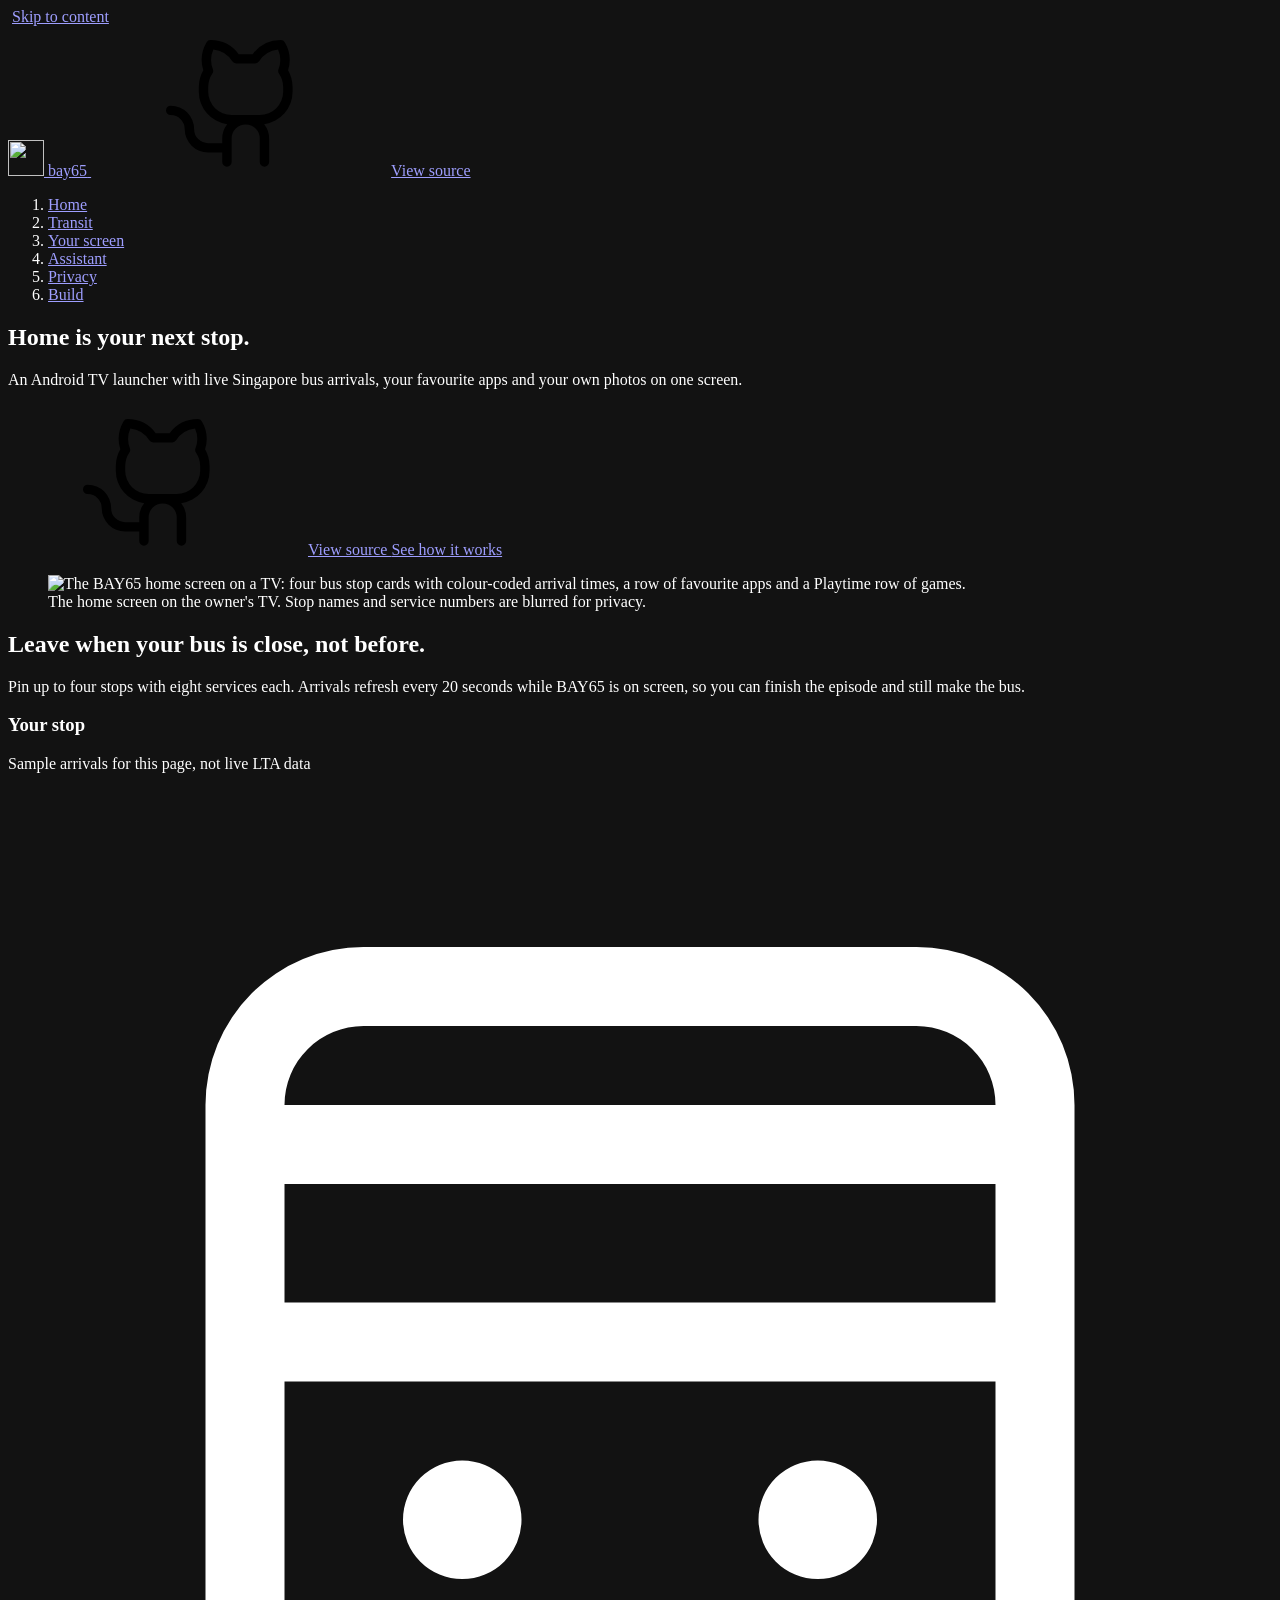
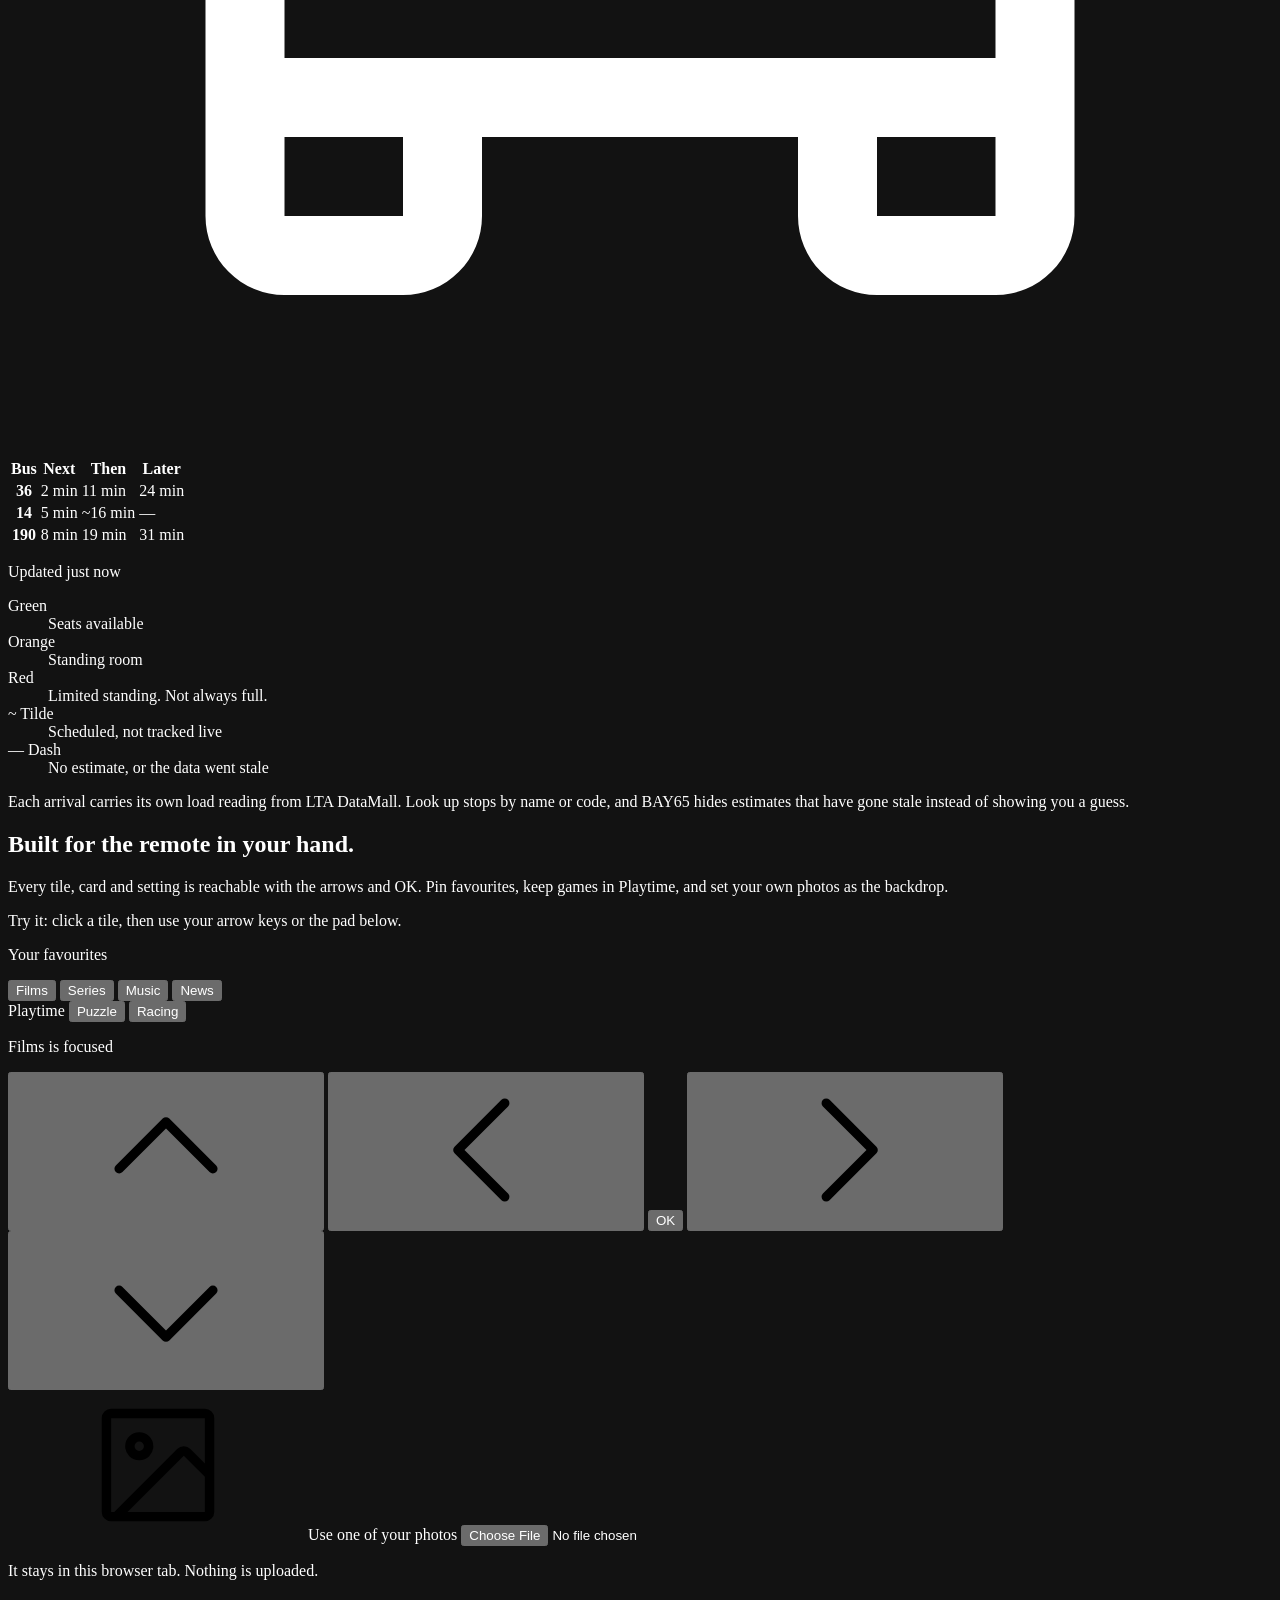
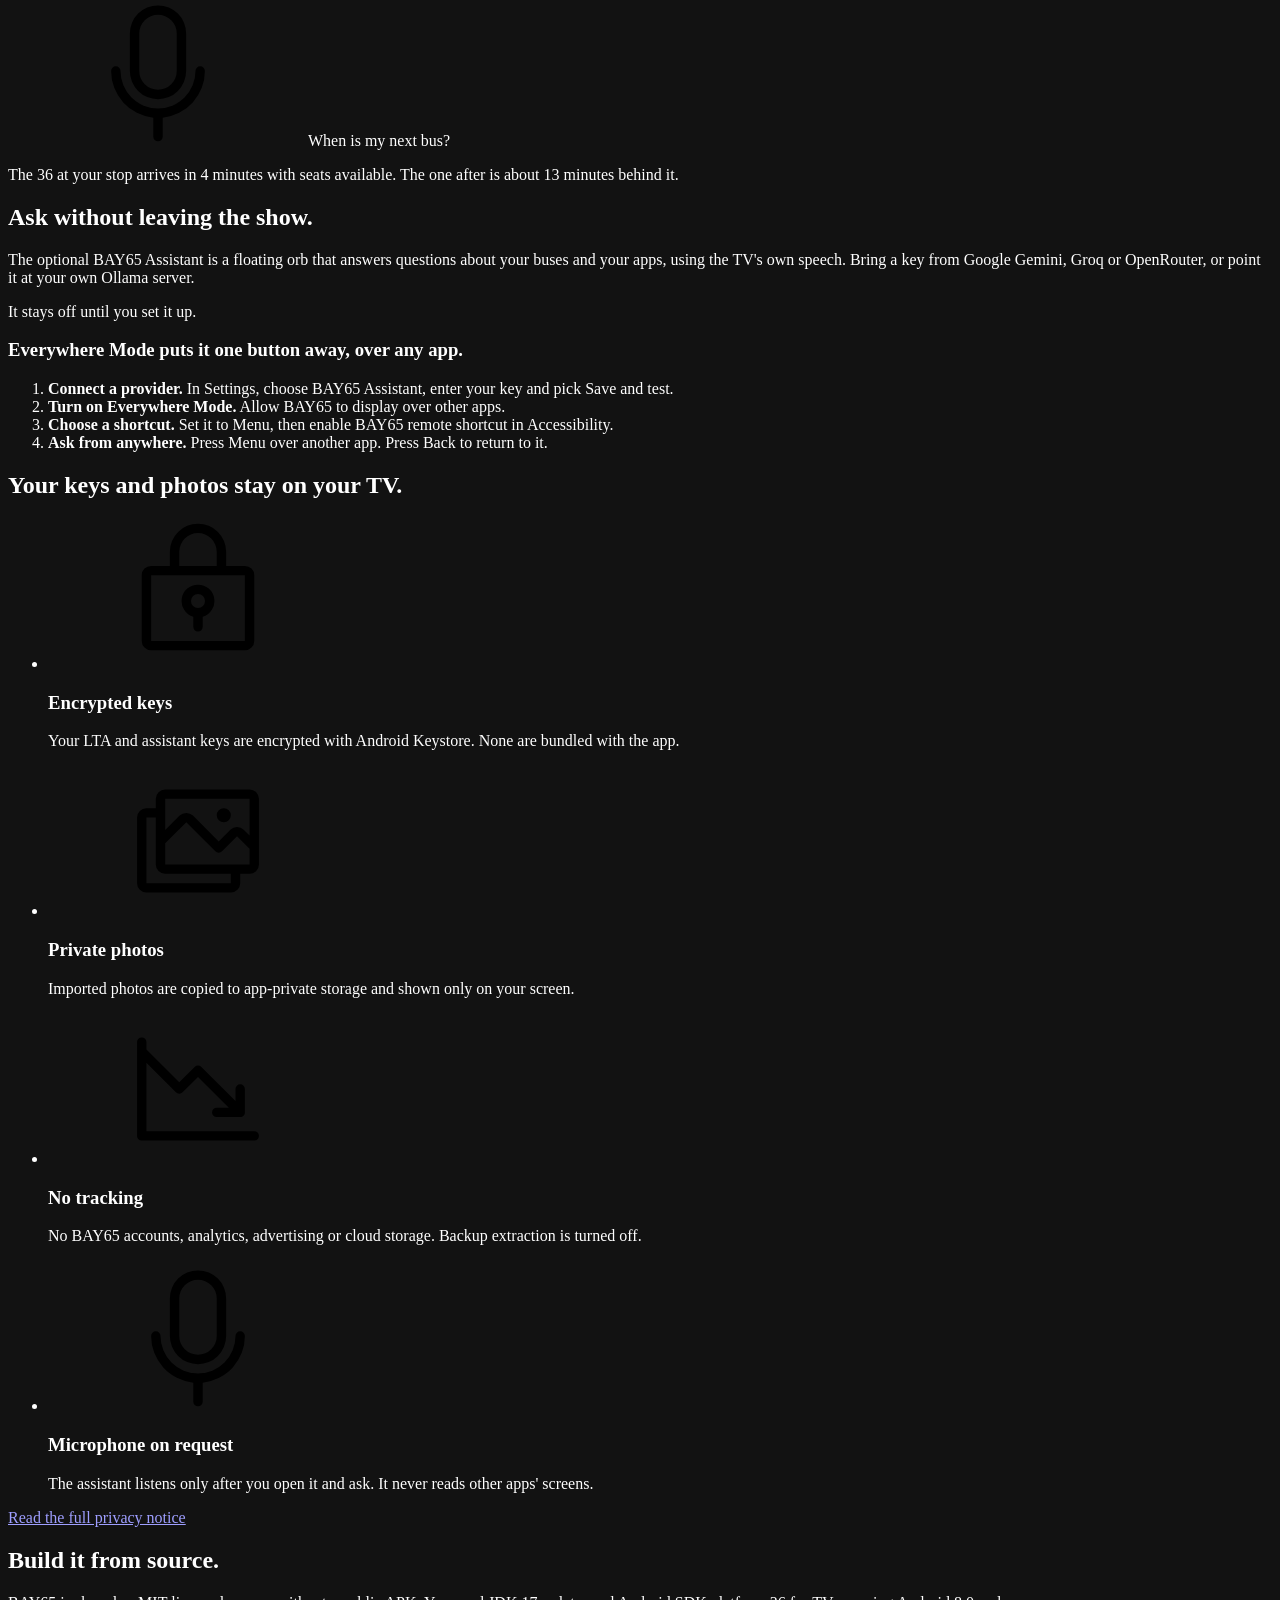
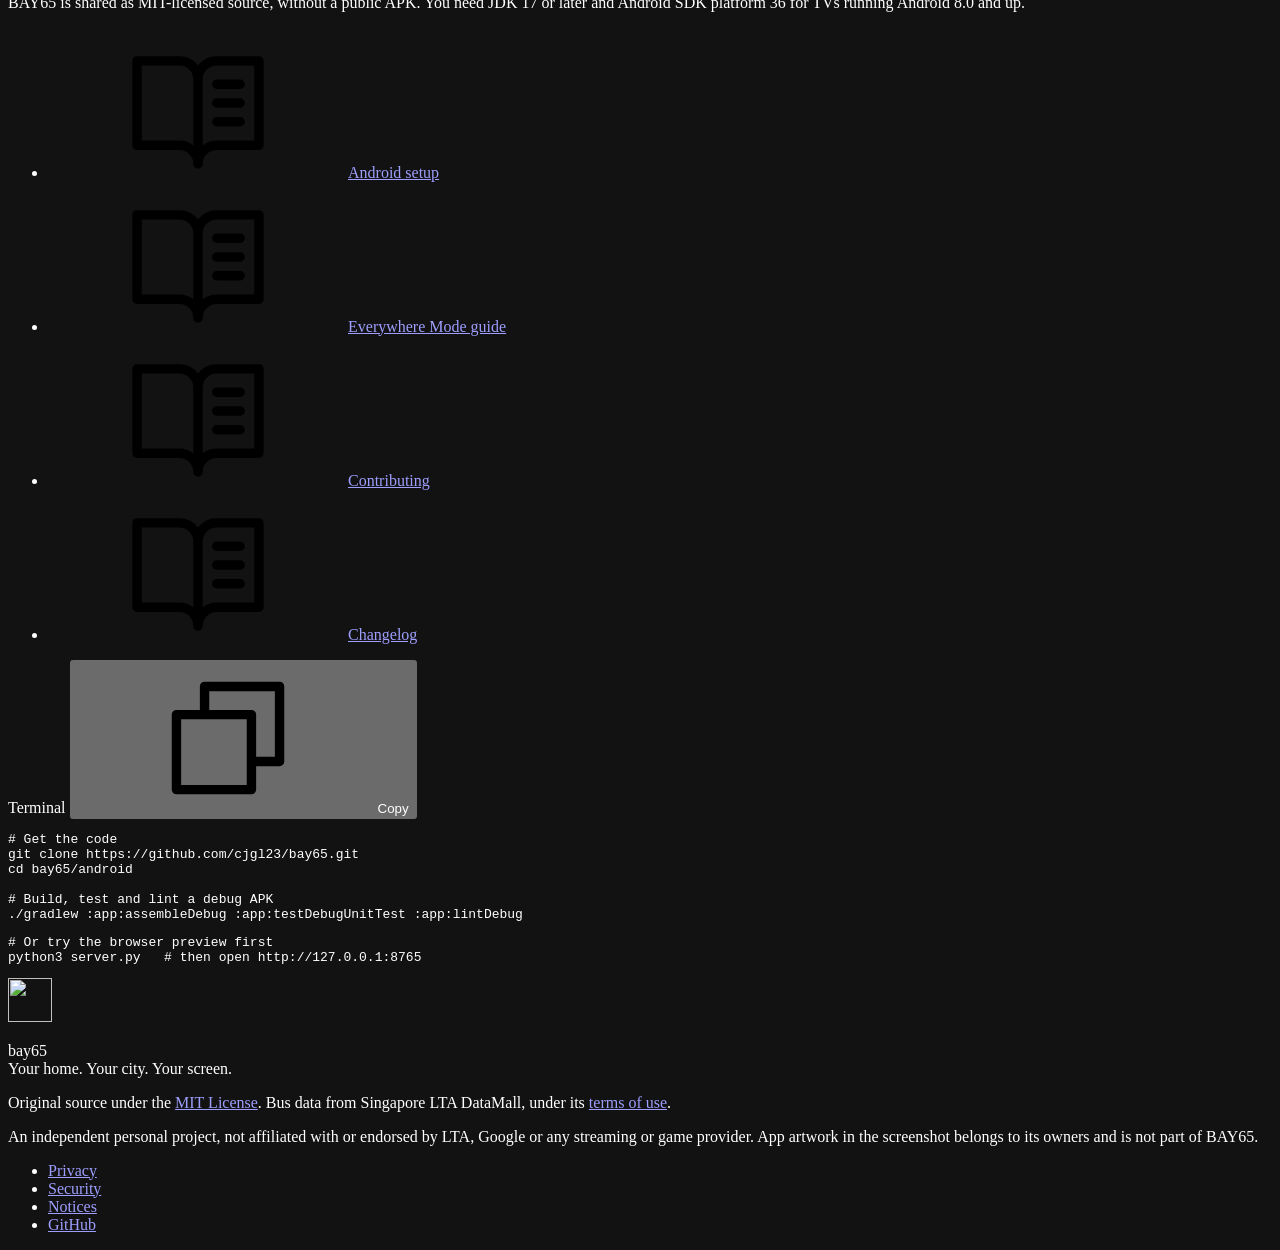
==== website/index.html @ c3a65944 "Add BAY65 landing page and Vercel deployment config Static site in website/ (no build step): hero wi" ====
<!doctype html>
<html lang="en-SG">
<head>
<meta charset="utf-8">
<meta name="viewport" content="width=device-width, initial-scale=1, viewport-fit=cover">
<title>BAY65: Home is your next stop</title>
<meta name="description" content="BAY65 is an open-source Android TV launcher with live Singapore bus arrivals, your favourite apps, your own photos and an optional voice assistant.">
<meta name="theme-color" content="#0C1825">
<meta name="color-scheme" content="dark">
<link rel="icon" href="/assets/logo.svg" type="image/svg+xml">
<link rel="preload" href="/assets/fonts/bricolage-grotesque.woff2" as="font" type="font/woff2" crossorigin>
<link rel="preload" href="/assets/img/home-screen.webp" as="image" type="image/webp" fetchpriority="high">
<link rel="stylesheet" href="/styles.css">
<meta property="og:type" content="website">
<meta property="og:title" content="BAY65: Home is your next stop">
<meta property="og:description" content="An Android TV launcher with live Singapore bus arrivals, your favourite apps and your own photos on one screen.">
<meta property="og:image" content="/assets/img/og.png">
<meta name="twitter:card" content="summary_large_image">
<script src="/main.js" defer></script>
</head>
<body>
<svg width="0" height="0" class="sprite" aria-hidden="true">
  <symbol id="i-github" viewBox="0 0 256 256"><path d="M208.31,75.68A59.78,59.78,0,0,0,202.93,28,8,8,0,0,0,196,24a59.75,59.75,0,0,0-48,24H124A59.75,59.75,0,0,0,76,24a8,8,0,0,0-6.93,4,59.78,59.78,0,0,0-5.38,47.68A58.14,58.14,0,0,0,56,104v8a56.06,56.06,0,0,0,48.44,55.47A39.8,39.8,0,0,0,96,192v8H72a24,24,0,0,1-24-24A40,40,0,0,0,8,136a8,8,0,0,0,0,16,24,24,0,0,1,24,24,40,40,0,0,0,40,40H96v16a8,8,0,0,0,16,0V192a24,24,0,0,1,48,0v40a8,8,0,0,0,16,0V192a39.8,39.8,0,0,0-8.44-24.53A56.06,56.06,0,0,0,216,112v-8A58.14,58.14,0,0,0,208.31,75.68ZM200,112a40,40,0,0,1-40,40H112a40,40,0,0,1-40-40v-8a41.74,41.74,0,0,1,6.9-22.48A8,8,0,0,0,80,73.83a43.81,43.81,0,0,1,.79-33.58,43.88,43.88,0,0,1,32.32,20.06A8,8,0,0,0,119.82,64h32.35a8,8,0,0,0,6.74-3.69,43.87,43.87,0,0,1,32.32-20.06A43.81,43.81,0,0,1,192,73.83a8.09,8.09,0,0,0,1,7.65A41.72,41.72,0,0,1,200,104Z"/></symbol>
  <symbol id="i-arrow" viewBox="0 0 256 256"><path d="M200,64V168a8,8,0,0,1-16,0V83.31L69.66,197.66a8,8,0,0,1-11.32-11.32L172.69,72H88a8,8,0,0,1,0-16H192A8,8,0,0,1,200,64Z"/></symbol>
  <symbol id="i-copy" viewBox="0 0 256 256"><path d="M216,32H88a8,8,0,0,0-8,8V80H40a8,8,0,0,0-8,8V216a8,8,0,0,0,8,8H168a8,8,0,0,0,8-8V176h40a8,8,0,0,0,8-8V40A8,8,0,0,0,216,32ZM160,208H48V96H160Zm48-48H176V88a8,8,0,0,0-8-8H96V48H208Z"/></symbol>
  <symbol id="i-check" viewBox="0 0 256 256"><path d="M229.66,77.66l-128,128a8,8,0,0,1-11.32,0l-56-56a8,8,0,0,1,11.32-11.32L96,188.69,218.34,66.34a8,8,0,0,1,11.32,11.32Z"/></symbol>
  <symbol id="i-up" viewBox="0 0 256 256"><path d="M213.66,165.66a8,8,0,0,1-11.32,0L128,91.31,53.66,165.66a8,8,0,0,1-11.32-11.32l80-80a8,8,0,0,1,11.32,0l80,80A8,8,0,0,1,213.66,165.66Z"/></symbol>
  <symbol id="i-down" viewBox="0 0 256 256"><path d="M213.66,101.66l-80,80a8,8,0,0,1-11.32,0l-80-80A8,8,0,0,1,53.66,90.34L128,164.69l74.34-74.35a8,8,0,0,1,11.32,11.32Z"/></symbol>
  <symbol id="i-left" viewBox="0 0 256 256"><path d="M165.66,202.34a8,8,0,0,1-11.32,11.32l-80-80a8,8,0,0,1,0-11.32l80-80a8,8,0,0,1,11.32,11.32L91.31,128Z"/></symbol>
  <symbol id="i-right" viewBox="0 0 256 256"><path d="M181.66,133.66l-80,80a8,8,0,0,1-11.32-11.32L164.69,128,90.34,53.66a8,8,0,0,1,11.32-11.32l80,80A8,8,0,0,1,181.66,133.66Z"/></symbol>
  <symbol id="i-image" viewBox="0 0 256 256"><path d="M208,32H48A16,16,0,0,0,32,48V208a16,16,0,0,0,16,16H208a16,16,0,0,0,16-16V48A16,16,0,0,0,208,32ZM48,48H208v77.38l-24.69-24.7a16,16,0,0,0-22.62,0L53.37,208H48ZM208,208H76l96-96,36,36v60ZM96,120A24,24,0,1,0,72,96,24,24,0,0,0,96,120Zm0-32a8,8,0,1,1-8,8A8,8,0,0,1,96,88Z"/></symbol>
  <symbol id="i-lock" viewBox="0 0 256 256"><path d="M128,112a28,28,0,0,0-8,54.83V184a8,8,0,0,0,16,0V166.83A28,28,0,0,0,128,112Zm0,40a12,12,0,1,1,12-12A12,12,0,0,1,128,152Zm80-72H176V56a48,48,0,0,0-96,0V80H48A16,16,0,0,0,32,96V208a16,16,0,0,0,16,16H208a16,16,0,0,0,16-16V96A16,16,0,0,0,208,80ZM96,56a32,32,0,0,1,64,0V80H96ZM208,208H48V96H208V208Z"/></symbol>
  <symbol id="i-images" viewBox="0 0 256 256"><path d="M216,40H72A16,16,0,0,0,56,56V72H40A16,16,0,0,0,24,88V200a16,16,0,0,0,16,16H184a16,16,0,0,0,16-16V184h16a16,16,0,0,0,16-16V56A16,16,0,0,0,216,40ZM72,56H216v62.75l-10.07-10.06a16,16,0,0,0-22.63,0l-20,20-44-44a16,16,0,0,0-22.62,0L72,109.37ZM184,200H40V88H56v80a16,16,0,0,0,16,16H184Zm32-32H72V132l36-36,49.66,49.66a8,8,0,0,0,11.31,0L194.63,120,216,141.38V168ZM160,84a12,12,0,1,1,12,12A12,12,0,0,1,160,84Z"/></symbol>
  <symbol id="i-chart" viewBox="0 0 256 256"><path d="M232,208a8,8,0,0,1-8,8H32a8,8,0,0,1-8-8V48a8,8,0,0,1,16,0V60.69l56,56,26.34-26.35a8,8,0,0,1,11.32,0L192,148.69V128a8,8,0,0,1,16,0v40a7,7,0,0,1,0,.8c0,.11,0,.21-.05.32s0,.3-.07.46a2.83,2.83,0,0,1-.09.37c0,.13-.06.26-.1.39s-.08.23-.12.35l-.14.39-.15.31c-.06.13-.12.27-.19.4s-.11.18-.16.28l-.24.39-.21.28-.26.35c-.11.14-.24.27-.36.4l-.16.18-.17.15a4.83,4.83,0,0,1-.42.37,3.92,3.92,0,0,1-.32.25l-.3.22-.38.23a2.91,2.91,0,0,1-.3.17l-.37.19-.34.15-.36.13a2.84,2.84,0,0,1-.38.13l-.36.1c-.14,0-.26.07-.4.09l-.42.07-.35.05a7,7,0,0,1-.79,0H160a8,8,0,0,1,0-16h20.69L128,107.31l-26.34,26.35a8,8,0,0,1-11.32,0L40,83.31V200H224A8,8,0,0,1,232,208Z"/></symbol>
  <symbol id="i-mic" viewBox="0 0 256 256"><path d="M128,176a48.05,48.05,0,0,0,48-48V64a48,48,0,0,0-96,0v64A48.05,48.05,0,0,0,128,176ZM96,64a32,32,0,0,1,64,0v64a32,32,0,0,1-64,0Zm40,143.6V240a8,8,0,0,1-16,0V207.6A80.11,80.11,0,0,1,48,128a8,8,0,0,1,16,0,64,64,0,0,0,128,0,8,8,0,0,1,16,0A80.11,80.11,0,0,1,136,207.6Z"/></symbol>
  <symbol id="i-book" viewBox="0 0 256 256"><path d="M232,48H160a40,40,0,0,0-32,16A40,40,0,0,0,96,48H24a8,8,0,0,0-8,8V200a8,8,0,0,0,8,8H96a24,24,0,0,1,24,24,8,8,0,0,0,16,0,24,24,0,0,1,24-24h72a8,8,0,0,0,8-8V56A8,8,0,0,0,232,48ZM96,192H32V64H96a24,24,0,0,1,24,24V200A39.81,39.81,0,0,0,96,192Zm128,0H160a39.81,39.81,0,0,0-24,8V88a24,24,0,0,1,24-24h64ZM160,88h40a8,8,0,0,1,0,16H160a8,8,0,0,1,0-16Zm48,40a8,8,0,0,1-8,8H160a8,8,0,0,1,0-16h40A8,8,0,0,1,208,128Zm0,32a8,8,0,0,1-8,8H160a8,8,0,0,1,0-16h40A8,8,0,0,1,208,160Z"/></symbol>
</svg>

<a class="skip" href="#main">Skip to content</a>

<header class="masthead">
  <a class="brand" href="#top" aria-label="BAY65 home">
    <img src="/assets/logo.svg" width="36" height="36" alt="">
    <span class="wordmark">bay<span>65</span></span>
  </a>
  <a class="button button--ghost" href="https://github.com/cjgl23/bay65">
    <svg class="icon" aria-hidden="true"><use href="#i-github"/></svg>View source
  </a>
</header>

<nav class="route" aria-label="Sections">
  <ol>
    <li><a href="#top" data-stop="top">Home</a></li>
    <li><a href="#transit" data-stop="transit">Transit</a></li>
    <li><a href="#screen" data-stop="screen">Your screen</a></li>
    <li><a href="#assistant" data-stop="assistant">Assistant</a></li>
    <li><a href="#privacy" data-stop="privacy">Privacy</a></li>
    <li><a href="#build" data-stop="build">Build</a></li>
  </ol>
</nav>

<main id="main">

  <section class="hero" id="top" data-section>
    <div class="hero__copy">
      <h1>Home is your next&nbsp;stop.</h1>
      <p class="lede">An Android TV launcher with live Singapore bus arrivals, your favourite apps and your own photos on one screen.</p>
      <div class="actions">
        <a class="button" href="https://github.com/cjgl23/bay65">
          <svg class="icon" aria-hidden="true"><use href="#i-github"/></svg>View source
        </a>
        <a class="button button--ghost" href="#transit">See how it works</a>
      </div>
    </div>
    <figure class="tv">
      <div class="tv__screen">
        <img src="/assets/img/home-screen.webp"
             srcset="/assets/img/home-screen-1000.webp 1000w, /assets/img/home-screen.webp 1672w"
             sizes="(min-width: 1100px) 78vw, 100vw"
             width="1672" height="941" fetchpriority="high"
             alt="The BAY65 home screen on a TV: four bus stop cards with colour-coded arrival times, a row of favourite apps and a Playtime row of games.">
      </div>
      <figcaption>The home screen on the owner's TV. Stop names and service numbers are blurred for privacy.</figcaption>
    </figure>
  </section>

  <section class="transit" id="transit" data-section aria-labelledby="transit-title">
    <div class="transit__intro">
      <h2 id="transit-title">Leave when your bus is close, not&nbsp;before.</h2>
      <p>Pin up to four stops with eight services each. Arrivals refresh every 20&nbsp;seconds while BAY65 is on screen, so you can finish the episode and still make the bus.</p>
    </div>

    <div class="transit__board">
      <article class="stop" aria-labelledby="stop-name">
        <header class="stop__head">
          <div>
            <h3 id="stop-name">Your stop</h3>
            <p class="stop__meta">Sample arrivals for this page, not live LTA data</p>
          </div>
          <svg class="icon icon--bus" aria-hidden="true" viewBox="0 0 256 256"><path fill="currentColor" d="M184,32H72A32,32,0,0,0,40,64V208a16,16,0,0,0,16,16H80a16,16,0,0,0,16-16V192h64v16a16,16,0,0,0,16,16h24a16,16,0,0,0,16-16V64A32,32,0,0,0,184,32ZM56,176V120H200v56Zm0-96H200v24H56ZM72,48H184a16,16,0,0,1,16,16H56A16,16,0,0,1,72,48Zm8,160H56V192H80Zm96,0V192h24v16Zm-72-60a12,12,0,1,1-12-12A12,12,0,0,1,104,148Zm72,0a12,12,0,1,1-12-12A12,12,0,0,1,176,148Z"/></svg>
        </header>
        <table class="stop__table">
          <thead><tr><th scope="col">Bus</th><th scope="col">Next</th><th scope="col">Then</th><th scope="col">Later</th></tr></thead>
          <tbody id="arrivals">
            <tr><th scope="row">36</th><td class="seats">2 min</td><td class="seats">11 min</td><td class="standing">24 min</td></tr>
            <tr><th scope="row">14</th><td class="standing">5 min</td><td class="seats">~16 min</td><td class="none">&mdash;</td></tr>
            <tr><th scope="row">190</th><td class="limited">8 min</td><td class="seats">19 min</td><td class="seats">31 min</td></tr>
          </tbody>
        </table>
        <p class="stop__foot" aria-live="polite"><span id="updated">Updated just now</span></p>
      </article>

      <dl class="legend">
        <div><dt class="seats">Green</dt><dd>Seats available</dd></div>
        <div><dt class="standing">Orange</dt><dd>Standing room</dd></div>
        <div><dt class="limited">Red</dt><dd>Limited standing. Not always full.</dd></div>
        <div><dt><span class="glyph">~</span> Tilde</dt><dd>Scheduled, not tracked live</dd></div>
        <div><dt><span class="glyph">&mdash;</span> Dash</dt><dd>No estimate, or the data went stale</dd></div>
      </dl>
    </div>

    <p class="transit__note">Each arrival carries its own load reading from LTA DataMall. Look up stops by name or code, and BAY65 hides estimates that have gone stale instead of showing you a guess.</p>
  </section>

  <section class="screen" id="screen" data-section aria-labelledby="screen-title">
    <div class="screen__copy">
      <h2 id="screen-title">Built for the remote in your&nbsp;hand.</h2>
      <p>Every tile, card and setting is reachable with the arrows and OK. Pin favourites, keep games in Playtime, and set your own photos as the backdrop.</p>
      <p class="hint" id="pad-hint">Try it: click a tile, then use your arrow keys or the pad below.</p>
    </div>

    <div class="launcher" id="launcher" aria-describedby="pad-hint">
      <div class="launcher__photo" id="launcher-photo" aria-hidden="true"></div>
      <div class="launcher__body">
        <p class="launcher__row-title" id="fav-title">Your favourites</p>
        <div class="tiles" role="grid" aria-labelledby="fav-title" data-cols="4">
          <div role="row" class="tiles__row">
            <button role="gridcell" class="tile" data-r="0" data-c="0" tabindex="0">Films</button>
            <button role="gridcell" class="tile" data-r="0" data-c="1" tabindex="-1">Series</button>
            <button role="gridcell" class="tile" data-r="0" data-c="2" tabindex="-1">Music</button>
            <button role="gridcell" class="tile" data-r="0" data-c="3" tabindex="-1">News</button>
          </div>
          <div role="row" class="tiles__row tiles__row--play">
            <span class="launcher__row-title launcher__row-title--inline">Playtime</span>
            <button role="gridcell" class="tile tile--game" data-r="1" data-c="0" tabindex="-1">Puzzle</button>
            <button role="gridcell" class="tile tile--game" data-r="1" data-c="1" tabindex="-1">Racing</button>
          </div>
        </div>
        <p class="launcher__status" id="launcher-status" aria-live="polite">Films is focused</p>
      </div>
    </div>

    <div class="screen__controls">
      <div class="pad" role="group" aria-label="Remote control">
        <button class="pad__btn pad__up" data-dir="up" aria-label="Up"><svg class="icon" aria-hidden="true"><use href="#i-up"/></svg></button>
        <button class="pad__btn pad__left" data-dir="left" aria-label="Left"><svg class="icon" aria-hidden="true"><use href="#i-left"/></svg></button>
        <button class="pad__btn pad__ok" data-dir="ok">OK</button>
        <button class="pad__btn pad__right" data-dir="right" aria-label="Right"><svg class="icon" aria-hidden="true"><use href="#i-right"/></svg></button>
        <button class="pad__btn pad__down" data-dir="down" aria-label="Down"><svg class="icon" aria-hidden="true"><use href="#i-down"/></svg></button>
      </div>
      <div class="photo-pick">
        <label class="button button--ghost" for="photo-input">
          <svg class="icon" aria-hidden="true"><use href="#i-image"/></svg>Use one of your photos
        </label>
        <input type="file" id="photo-input" accept="image/*" class="visually-hidden">
        <p class="photo-pick__help" id="photo-help">It stays in this browser tab. Nothing is uploaded.</p>
      </div>
    </div>
  </section>

  <section class="assistant" id="assistant" data-section aria-labelledby="assistant-title">
    <div class="assistant__stage">
      <div class="orb" aria-hidden="true"><span></span></div>
      <div class="exchange" aria-label="Example exchange">
        <p class="exchange__q"><svg class="icon" aria-hidden="true"><use href="#i-mic"/></svg>When is my next bus?</p>
        <p class="exchange__a">The 36 at your stop arrives in 4 minutes with seats available. The one after is about 13 minutes behind it.</p>
      </div>
    </div>
    <div class="assistant__copy">
      <h2 id="assistant-title">Ask without leaving the&nbsp;show.</h2>
      <p>The optional BAY65 Assistant is a floating orb that answers questions about your buses and your apps, using the TV's own speech. Bring a key from Google Gemini, Groq or OpenRouter, or point it at your own Ollama server.</p>
      <p>It stays off until you set it up.</p>
    </div>

    <div class="everywhere">
      <h3>Everywhere Mode puts it one button away, over any&nbsp;app.</h3>
      <ol class="steps">
        <li><strong>Connect a provider.</strong> In Settings, choose BAY65 Assistant, enter your key and pick Save and test.</li>
        <li><strong>Turn on Everywhere Mode.</strong> Allow BAY65 to display over other apps.</li>
        <li><strong>Choose a shortcut.</strong> Set it to Menu, then enable BAY65 remote shortcut in Accessibility.</li>
        <li><strong>Ask from anywhere.</strong> Press Menu over another app. Press Back to return to it.</li>
      </ol>
    </div>
  </section>

  <section class="privacy" id="privacy" data-section aria-labelledby="privacy-title">
    <h2 id="privacy-title">Your keys and photos stay on your&nbsp;TV.</h2>
    <ul class="facts">
      <li>
        <svg class="icon" aria-hidden="true"><use href="#i-lock"/></svg>
        <div><h3>Encrypted keys</h3><p>Your LTA and assistant keys are encrypted with Android Keystore. None are bundled with the app.</p></div>
      </li>
      <li>
        <svg class="icon" aria-hidden="true"><use href="#i-images"/></svg>
        <div><h3>Private photos</h3><p>Imported photos are copied to app-private storage and shown only on your screen.</p></div>
      </li>
      <li>
        <svg class="icon" aria-hidden="true"><use href="#i-chart"/></svg>
        <div><h3>No tracking</h3><p>No BAY65 accounts, analytics, advertising or cloud storage. Backup extraction is turned off.</p></div>
      </li>
      <li>
        <svg class="icon" aria-hidden="true"><use href="#i-mic"/></svg>
        <div><h3>Microphone on request</h3><p>The assistant listens only after you open it and ask. It never reads other apps' screens.</p></div>
      </li>
    </ul>
    <p class="privacy__more"><a href="https://github.com/cjgl23/bay65/blob/main/PRIVACY.md">Read the full privacy notice</a></p>
  </section>

  <section class="build" id="build" data-section aria-labelledby="build-title">
    <div class="build__copy">
      <h2 id="build-title">Build it from&nbsp;source.</h2>
      <p>BAY65 is shared as MIT-licensed source, without a public APK. You need JDK&nbsp;17 or later and Android SDK platform&nbsp;36 for TVs running Android&nbsp;8.0 and up.</p>
      <ul class="doclinks">
        <li><a href="https://github.com/cjgl23/bay65/blob/main/android/README.md"><svg class="icon" aria-hidden="true"><use href="#i-book"/></svg>Android setup</a></li>
        <li><a href="https://github.com/cjgl23/bay65/blob/main/android/EVERYWHERE.md"><svg class="icon" aria-hidden="true"><use href="#i-book"/></svg>Everywhere Mode guide</a></li>
        <li><a href="https://github.com/cjgl23/bay65/blob/main/CONTRIBUTING.md"><svg class="icon" aria-hidden="true"><use href="#i-book"/></svg>Contributing</a></li>
        <li><a href="https://github.com/cjgl23/bay65/blob/main/CHANGELOG.md"><svg class="icon" aria-hidden="true"><use href="#i-book"/></svg>Changelog</a></li>
      </ul>
    </div>
    <div class="terminal">
      <div class="terminal__bar">
        <span>Terminal</span>
        <button class="copy" type="button" data-copy="build-cmds"><svg class="icon" aria-hidden="true"><use href="#i-copy"/></svg><span>Copy</span></button>
      </div>
<pre id="build-cmds"><code><span class="c"># Get the code</span>
git clone https://github.com/cjgl23/bay65.git
cd bay65/android

<span class="c"># Build, test and lint a debug APK</span>
./gradlew :app:assembleDebug :app:testDebugUnitTest :app:lintDebug</code></pre>
      <div class="terminal__alt">
<pre><code><span class="c"># Or try the browser preview first</span>
python3 server.py   <span class="c"># then open http://127.0.0.1:8765</span></code></pre>
      </div>
    </div>
  </section>

</main>

<footer class="footer">
  <div class="footer__brand">
    <img src="/assets/logo.svg" width="44" height="44" alt="">
    <p><span class="wordmark">bay<span>65</span></span><br>Your home. Your city. Your screen.</p>
  </div>
  <div class="footer__legal">
    <p>Original source under the <a href="https://github.com/cjgl23/bay65/blob/main/LICENSE">MIT License</a>. Bus data from Singapore LTA DataMall, under its <a href="https://github.com/cjgl23/bay65/blob/main/DATA-ATTRIBUTION.md">terms of use</a>.</p>
    <p>An independent personal project, not affiliated with or endorsed by LTA, Google or any streaming or game provider. App artwork in the screenshot belongs to its owners and is not part of BAY65.</p>
  </div>
  <ul class="footer__links">
    <li><a href="https://github.com/cjgl23/bay65/blob/main/PRIVACY.md">Privacy</a></li>
    <li><a href="https://github.com/cjgl23/bay65/blob/main/SECURITY.md">Security</a></li>
    <li><a href="https://github.com/cjgl23/bay65/blob/main/THIRD-PARTY-NOTICES.md">Notices</a></li>
    <li><a href="https://github.com/cjgl23/bay65">GitHub</a></li>
  </ul>
</footer>
</body>
</html>
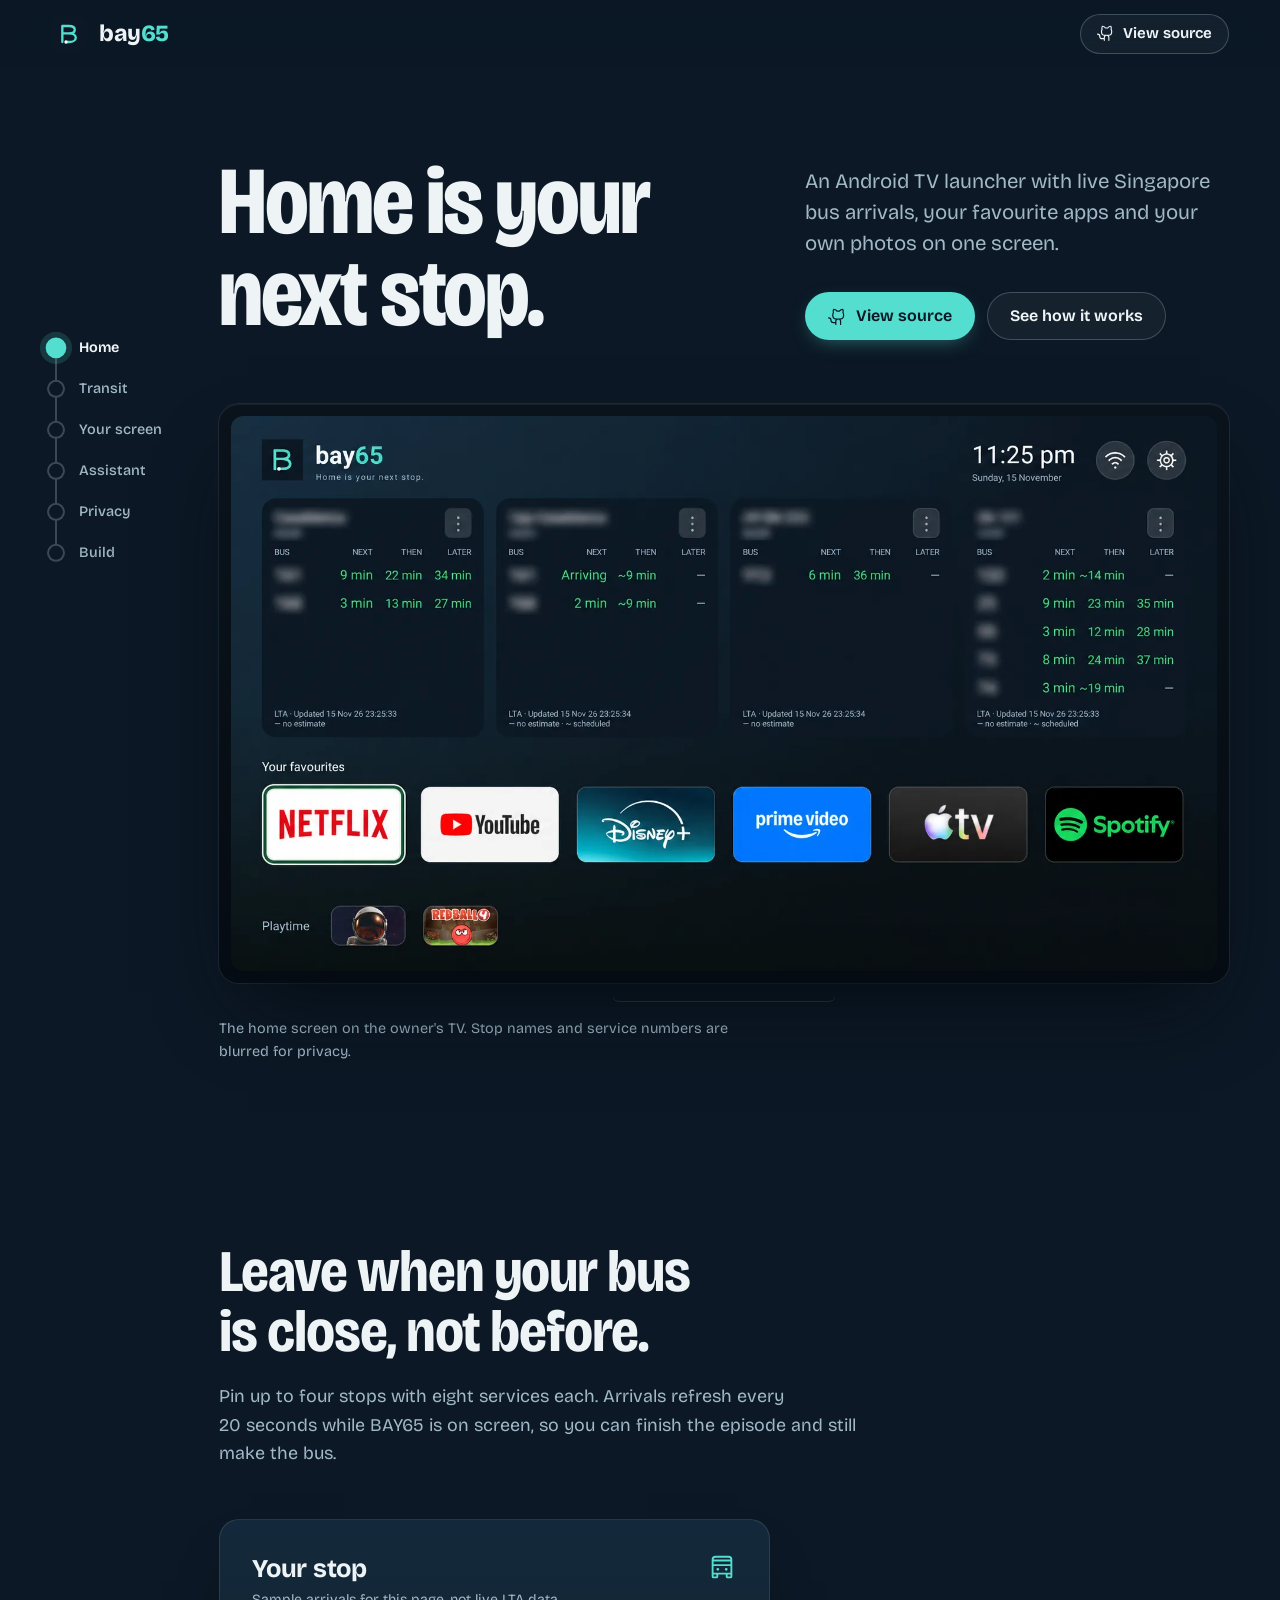
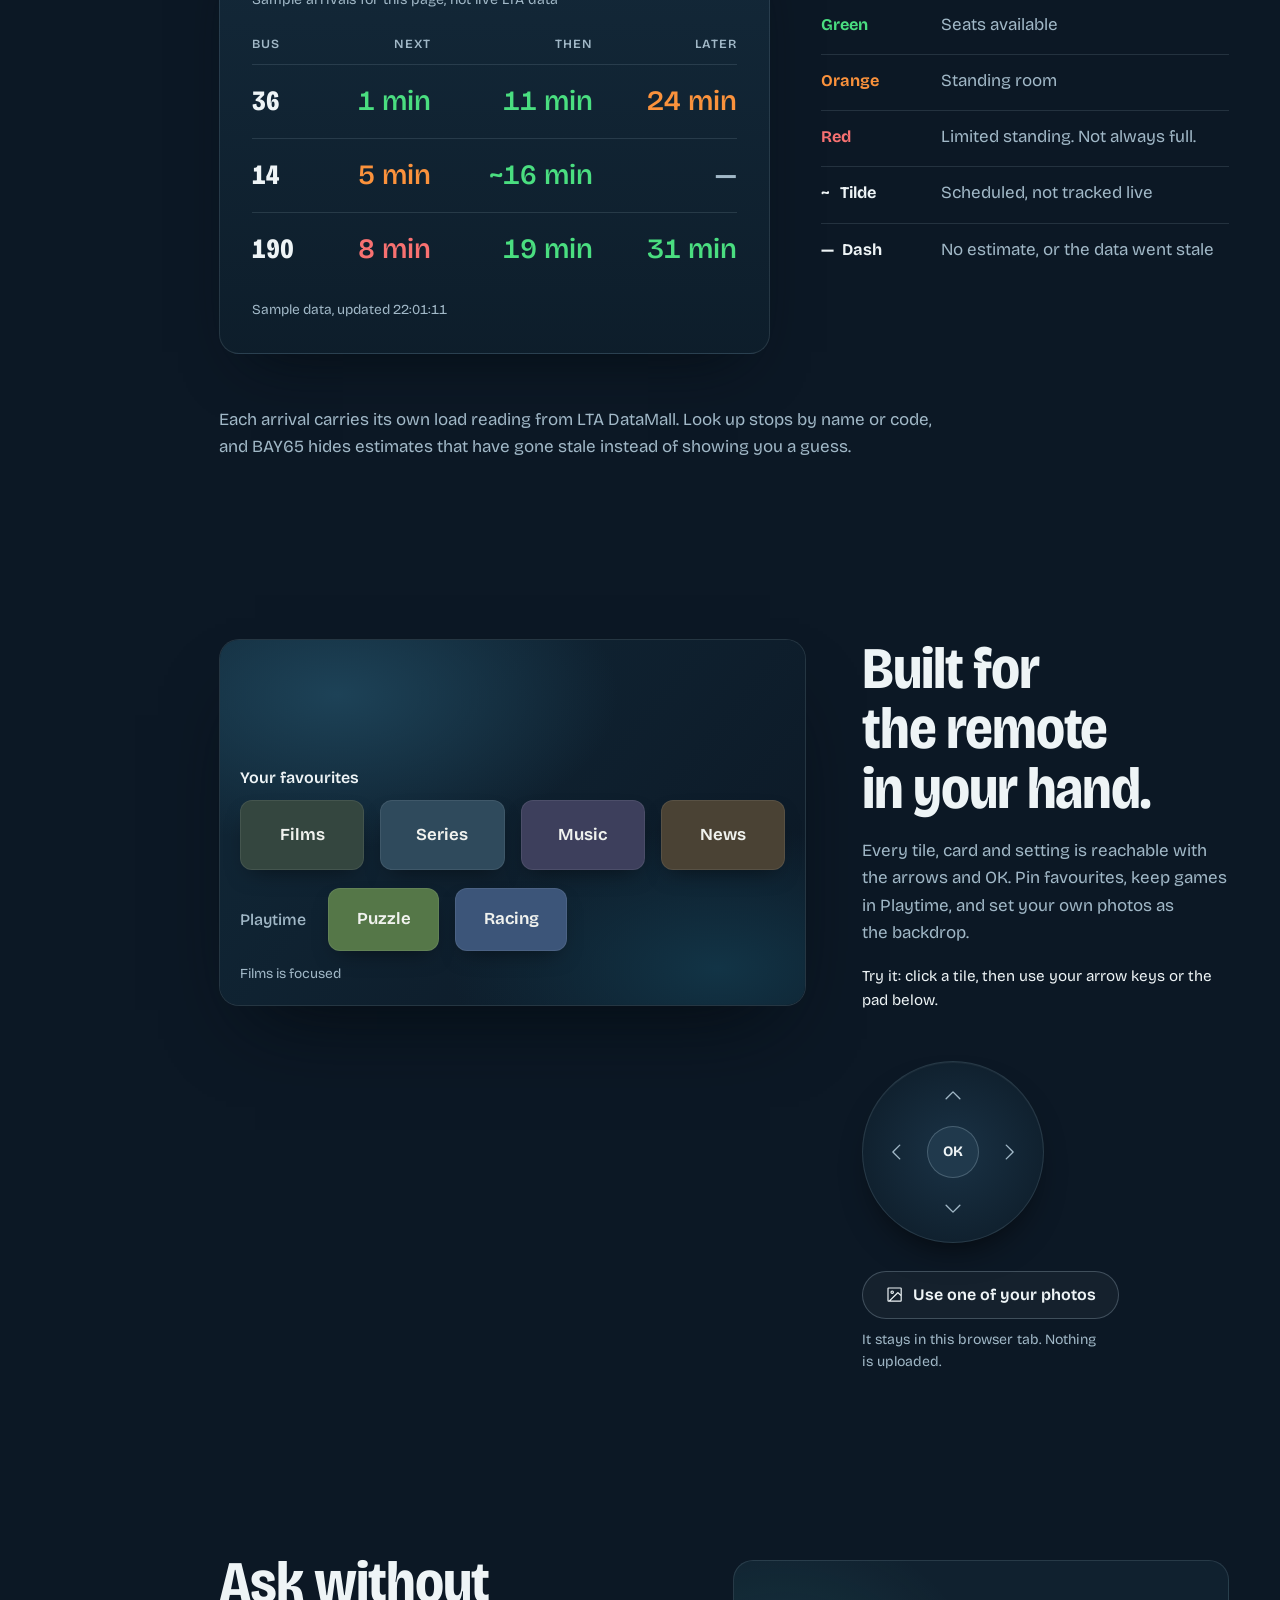
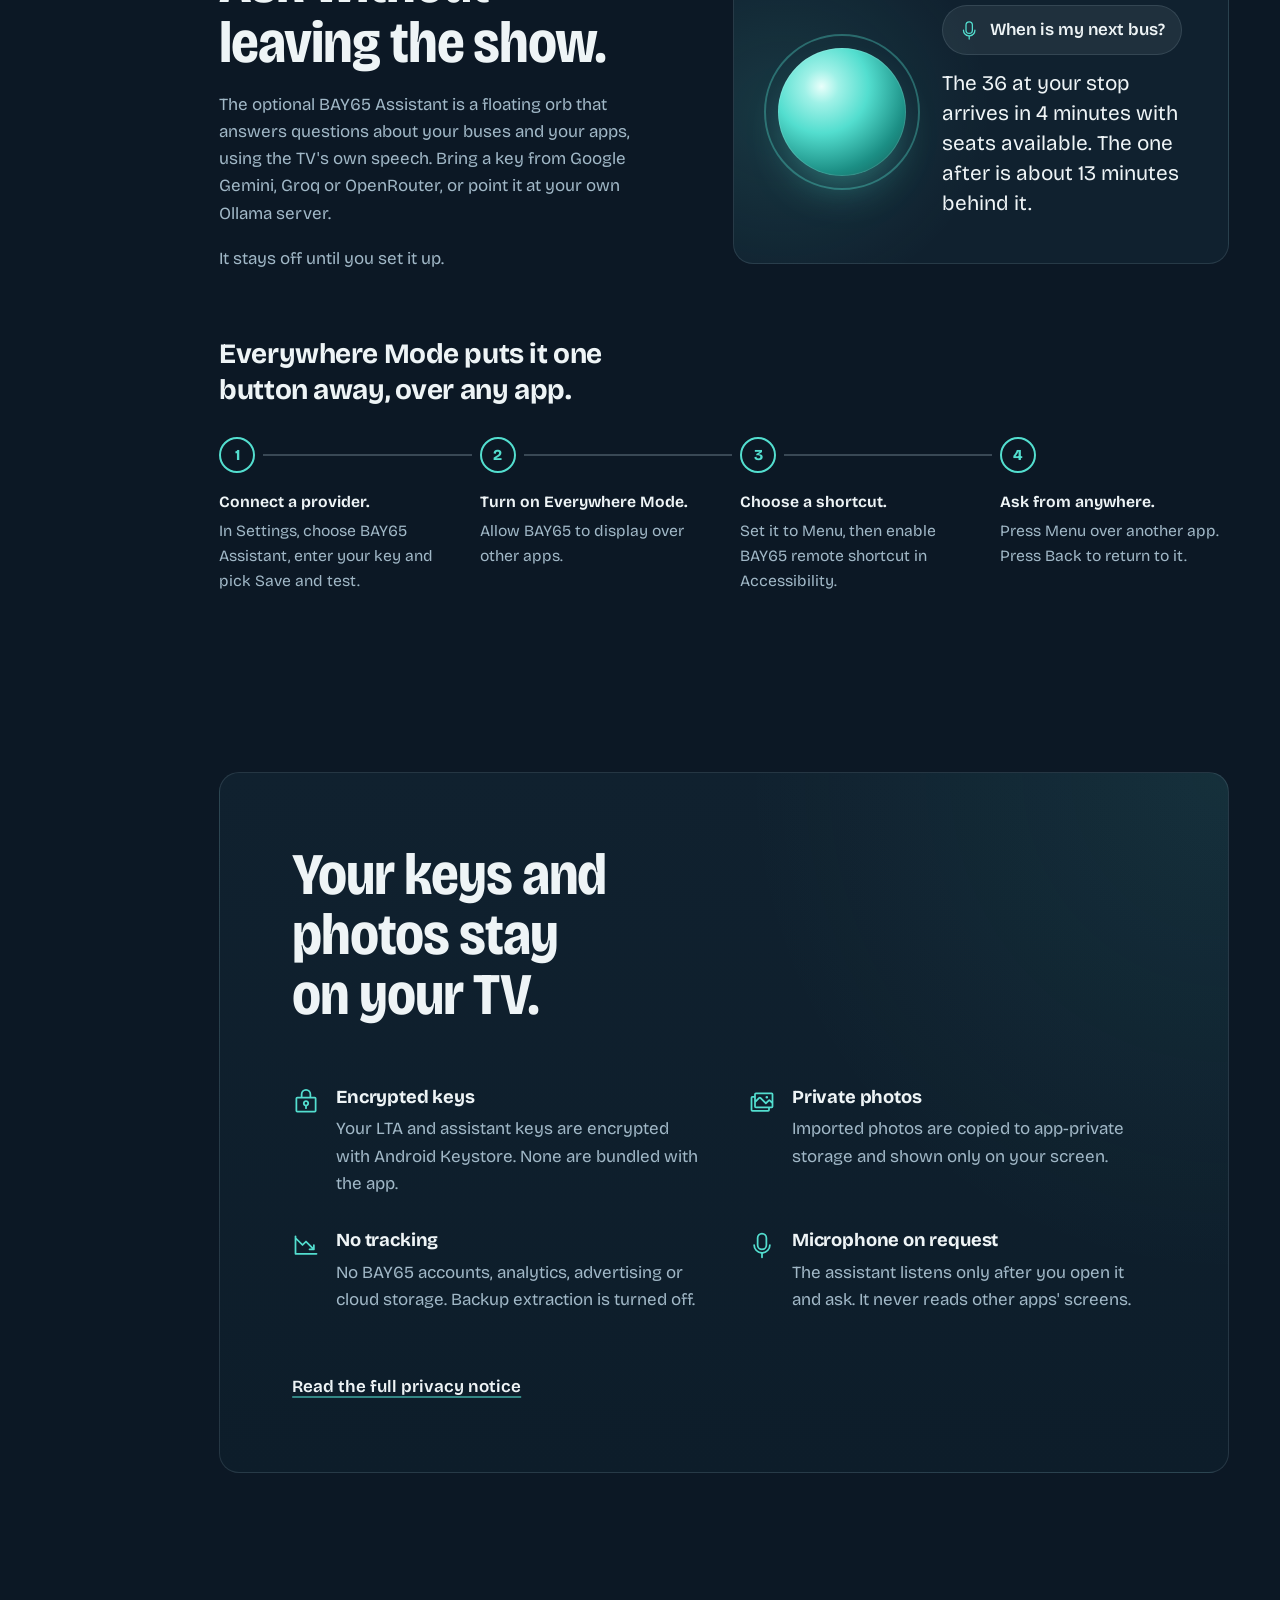
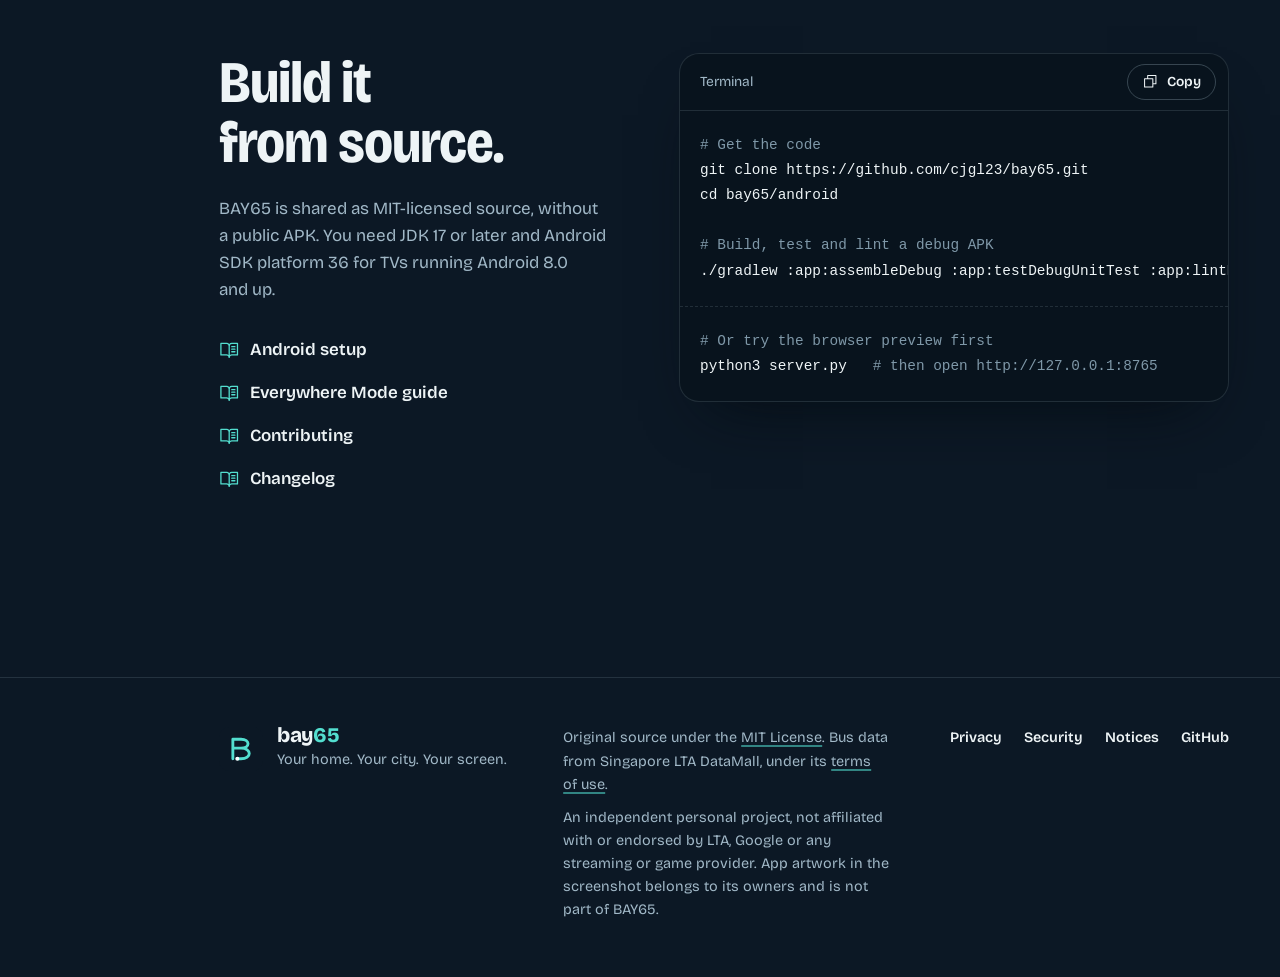
==== commit 040c8ac3: "Publish the website with GitHub Pages instead of Vercel Add a Pages workflow (pinned actions) that d" ====
--- a/website/index.html
+++ b/website/index.html
@@ -7,16 +7,19 @@
 <meta name="description" content="BAY65 is an open-source Android TV launcher with live Singapore bus arrivals, your favourite apps, your own photos and an optional voice assistant.">
 <meta name="theme-color" content="#0C1825">
 <meta name="color-scheme" content="dark">
-<link rel="icon" href="/assets/logo.svg" type="image/svg+xml">
-<link rel="preload" href="/assets/fonts/bricolage-grotesque.woff2" as="font" type="font/woff2" crossorigin>
-<link rel="preload" href="/assets/img/home-screen.webp" as="image" type="image/webp" fetchpriority="high">
-<link rel="stylesheet" href="/styles.css">
+<link rel="icon" href="assets/logo.svg" type="image/svg+xml">
+<link rel="preload" href="assets/fonts/bricolage-grotesque.woff2" as="font" type="font/woff2" crossorigin>
+<link rel="preload" href="assets/img/home-screen.webp" as="image" type="image/webp" fetchpriority="high">
+<link rel="stylesheet" href="styles.css">
 <meta property="og:type" content="website">
 <meta property="og:title" content="BAY65: Home is your next stop">
 <meta property="og:description" content="An Android TV launcher with live Singapore bus arrivals, your favourite apps and your own photos on one screen.">
-<meta property="og:image" content="/assets/img/og.png">
+<meta property="og:image" content="https://cjgl23.github.io/bay65/assets/img/og.png">
+<meta property="og:url" content="https://cjgl23.github.io/bay65/">
+<meta http-equiv="Content-Security-Policy" content="default-src 'self'; img-src 'self' blob: data:; style-src 'self'; script-src 'self'; font-src 'self'; connect-src 'self'; base-uri 'none'; form-action 'none'">
+<meta name="referrer" content="strict-origin-when-cross-origin">
 <meta name="twitter:card" content="summary_large_image">
-<script src="/main.js" defer></script>
+<script src="main.js" defer></script>
 </head>
 <body>
 <svg width="0" height="0" class="sprite" aria-hidden="true">
@@ -40,7 +43,7 @@
 
 <header class="masthead">
   <a class="brand" href="#top" aria-label="BAY65 home">
-    <img src="/assets/logo.svg" width="36" height="36" alt="">
+    <img src="assets/logo.svg" width="36" height="36" alt="">
     <span class="wordmark">bay<span>65</span></span>
   </a>
   <a class="button button--ghost" href="https://github.com/cjgl23/bay65">
@@ -74,8 +77,8 @@
     </div>
     <figure class="tv">
       <div class="tv__screen">
-        <img src="/assets/img/home-screen.webp"
-             srcset="/assets/img/home-screen-1000.webp 1000w, /assets/img/home-screen.webp 1672w"
+        <img src="assets/img/home-screen.webp"
+             srcset="assets/img/home-screen-1000.webp 1000w, assets/img/home-screen.webp 1672w"
              sizes="(min-width: 1100px) 78vw, 100vw"
              width="1672" height="941" fetchpriority="high"
              alt="The BAY65 home screen on a TV: four bus stop cards with colour-coded arrival times, a row of favourite apps and a Playtime row of games.">
@@ -249,7 +252,7 @@
 
 <footer class="footer">
   <div class="footer__brand">
-    <img src="/assets/logo.svg" width="44" height="44" alt="">
+    <img src="assets/logo.svg" width="44" height="44" alt="">
     <p><span class="wordmark">bay<span>65</span></span><br>Your home. Your city. Your screen.</p>
   </div>
   <div class="footer__legal">
--- a/website/styles.css
+++ b/website/styles.css
@@ -0,0 +1,626 @@
+/* BAY65 website
+   Shape rule: actions are pills, surfaces (cards, TV, terminal) use --r-surface, app tiles use --r-tile.
+   Theme: dark only, matching the TV launcher and the brand mark. */
+
+@font-face {
+  font-family: "Bricolage Grotesque";
+  src: url("assets/fonts/bricolage-grotesque.woff2") format("woff2-variations"),
+       url("assets/fonts/bricolage-grotesque.woff2") format("woff2");
+  font-weight: 200 800;
+  font-stretch: 75% 100%;
+  font-display: swap;
+}
+
+:root {
+  --night: #0c1825;
+  --harbour: #10212f;
+  --harbour-2: #152b3c;
+  --line: rgb(161 184 199 / 0.16);
+  --line-strong: rgb(161 184 199 / 0.3);
+  --mist: #a1b8c7;
+  --paper: #eef4f6;
+  --bay: #53decf;
+  --bay-deep: #2aa79a;
+  --seats: #4ade80;
+  --standing: #fb923c;
+  --limited: #f87171;
+
+  --r-surface: 20px;
+  --r-tile: 12px;
+
+  --font: "Bricolage Grotesque", ui-sans-serif, system-ui, sans-serif;
+  --mono: ui-monospace, "SF Mono", "Cascadia Code", Menlo, Consolas, monospace;
+
+  --gutter: clamp(16px, 4vw, 56px);
+  --rail: 0px;
+  --content: 1240px;
+  --section-gap: clamp(96px, 14vw, 184px);
+
+  --ease-out: cubic-bezier(0.16, 1, 0.3, 1);
+
+  color-scheme: dark;
+}
+
+@media (min-width: 1180px) {
+  :root { --rail: 168px; }
+}
+
+*, *::before, *::after { box-sizing: border-box; }
+
+html {
+  scroll-behavior: smooth;
+  scroll-padding-top: 88px;
+  -webkit-text-size-adjust: 100%;
+  scrollbar-color: #2b4558 var(--night);
+}
+
+body {
+  margin: 0;
+  background:
+    radial-gradient(1200px 700px at 12% -10%, #183346 0%, transparent 60%),
+    var(--night);
+  background-repeat: no-repeat;
+  color: var(--paper);
+  font-family: var(--font);
+  font-size: 1.0625rem;
+  line-height: 1.6;
+  font-optical-sizing: auto;
+  font-variation-settings: "wdth" 100;
+  -webkit-font-smoothing: antialiased;
+  text-rendering: optimizeLegibility;
+  overflow-x: hidden;
+}
+
+::selection { background: var(--bay); color: var(--night); }
+
+img { display: block; max-width: 100%; height: auto; }
+.sprite { position: absolute; }
+
+a { color: inherit; text-decoration-color: rgb(83 222 207 / 0.55); text-underline-offset: 0.22em; text-decoration-thickness: 1.5px; }
+a:hover { text-decoration-color: var(--bay); }
+
+:focus-visible { outline: 3px solid var(--bay); outline-offset: 3px; border-radius: 6px; }
+
+h1, h2, h3 { margin: 0; font-weight: 720; text-wrap: balance; }
+h2 {
+  font-size: clamp(2.1rem, 4.6vw, 3.9rem);
+  line-height: 1.02;
+  letter-spacing: -0.018em;
+  font-stretch: 86%;
+  font-variation-settings: "wdth" 86;
+  max-width: 17ch;
+}
+h3 { font-size: 1.15rem; letter-spacing: -0.01em; line-height: 1.3; }
+p { margin: 0; text-wrap: pretty; }
+
+.icon { width: 1.2em; height: 1.2em; flex: none; fill: currentColor; }
+
+.visually-hidden {
+  position: absolute !important; width: 1px; height: 1px; overflow: hidden;
+  clip-path: inset(50%); white-space: nowrap;
+}
+
+.skip {
+  position: fixed; left: 16px; top: -60px; z-index: 30;
+  background: var(--bay); color: var(--night); padding: 10px 16px; border-radius: 999px;
+  font-weight: 650; text-decoration: none; transition: top .2s var(--ease-out);
+}
+.skip:focus { top: 12px; }
+
+/* Buttons */
+.button {
+  display: inline-flex; align-items: center; gap: 0.55em;
+  min-height: 48px; padding: 0 22px;
+  border-radius: 999px; border: 1px solid transparent;
+  background: var(--bay); color: var(--night);
+  font: 650 1rem/1 var(--font); text-decoration: none; white-space: nowrap;
+  cursor: pointer;
+  transition: transform .18s var(--ease-out), background-color .18s, border-color .18s, box-shadow .18s;
+  box-shadow: 0 6px 20px -8px rgb(83 222 207 / 0.55);
+}
+.button:hover { background: #6ae6d9; }
+.button:active { transform: translateY(1px) scale(0.985); }
+.button--ghost {
+  background: rgb(238 244 246 / 0.04); color: var(--paper);
+  border-color: var(--line-strong); box-shadow: none;
+}
+.button--ghost:hover { background: rgb(238 244 246 / 0.1); border-color: rgb(161 184 199 / 0.5); }
+
+/* Masthead */
+.masthead {
+  position: sticky; top: 0; z-index: 20;
+  display: flex; align-items: center; justify-content: space-between; gap: 16px;
+  height: 68px;
+  padding: 0 var(--gutter);
+  background: rgb(12 24 37 / 0.78);
+  backdrop-filter: blur(14px) saturate(140%);
+  -webkit-backdrop-filter: blur(14px) saturate(140%);
+  border-bottom: 1px solid transparent;
+  transition: border-color .3s;
+}
+.masthead.is-scrolled { border-bottom-color: var(--line); }
+.masthead .button { min-height: 40px; padding: 0 16px; font-size: 0.94rem; }
+
+.brand { display: inline-flex; align-items: center; gap: 12px; text-decoration: none; border-radius: 10px; }
+.brand img { border-radius: 8px; }
+.wordmark { font-weight: 760; font-size: 1.45rem; letter-spacing: -0.02em; line-height: 1; }
+.wordmark span { color: var(--bay); }
+
+/* Route rail: section navigation drawn as a bus route */
+.route { display: none; }
+@media (min-width: 1180px) {
+  .route {
+    display: block; position: fixed; z-index: 10;
+    left: calc(var(--gutter) - 4px); top: 50%; transform: translateY(-50%);
+  }
+  .route ol { list-style: none; margin: 0; padding: 0; position: relative; }
+  .route ol::before {
+    content: ""; position: absolute; left: 8px; top: 14px; bottom: 14px; width: 2px;
+    background: linear-gradient(var(--bay) var(--progress, 0%), var(--line-strong) var(--progress, 0%));
+    border-radius: 2px;
+    transition: background .4s;
+  }
+  .route a {
+    display: flex; align-items: center; gap: 14px;
+    padding: 9px 8px 9px 0;
+    color: var(--mist); text-decoration: none; font-size: 0.9rem; font-weight: 520;
+    transition: color .25s;
+  }
+  .route a::before {
+    content: ""; flex: none; width: 18px; height: 18px; border-radius: 50%;
+    background: var(--night); border: 2px solid var(--line-strong);
+    position: relative; z-index: 1;
+    transition: background-color .3s var(--ease-out), border-color .3s, transform .3s var(--ease-out);
+  }
+  .route a.is-passed::before { border-color: var(--bay); }
+  .route a.is-current { color: var(--paper); font-weight: 650; }
+  .route a.is-current::before { background: var(--bay); border-color: var(--bay); transform: scale(1.15); box-shadow: 0 0 0 5px rgb(83 222 207 / 0.16); }
+  .route a:hover { color: var(--paper); }
+}
+
+/* Main layout */
+main, .footer {
+  padding-left: calc(var(--gutter) + var(--rail));
+  padding-right: var(--gutter);
+}
+main > section {
+  max-width: var(--content);
+  margin: 0 auto var(--section-gap);
+}
+
+/* Hero */
+.hero {
+  padding-top: clamp(40px, 7vw, 88px);
+  display: grid;
+  gap: clamp(36px, 5vw, 64px);
+}
+.hero h1 {
+  font-size: clamp(3.1rem, 8.6vw, 6rem);
+  line-height: 0.96;
+  letter-spacing: -0.022em;
+  font-weight: 740;
+  font-stretch: 84%;
+  font-variation-settings: "wdth" 84;
+  max-width: 11ch;
+}
+.hero__copy { display: grid; gap: 22px; }
+@media (min-width: 900px) {
+  .hero__copy {
+    grid-template-columns: minmax(0, 1.25fr) minmax(0, 1fr);
+    column-gap: 56px; align-items: end;
+  }
+  .hero h1 { grid-row: span 2; }
+  .lede { align-self: end; }
+}
+.lede { font-size: clamp(1.12rem, 1.6vw, 1.3rem); color: var(--mist); max-width: 34ch; line-height: 1.5; }
+.actions { display: flex; flex-wrap: wrap; gap: 12px; }
+
+.tv { margin: 0; }
+.tv__screen {
+  position: relative;
+  border-radius: var(--r-surface);
+  padding: clamp(6px, 0.9vw, 12px);
+  background: linear-gradient(180deg, #0a131c, #050b12);
+  box-shadow:
+    inset 0 1px 0 rgb(255 255 255 / 0.06),
+    0 40px 80px -30px rgb(3 10 16 / 0.9),
+    0 0 0 1px rgb(161 184 199 / 0.12);
+}
+.tv__screen::after {
+  content: ""; position: absolute; left: 50%; bottom: -18px; width: 22%; height: 6px;
+  transform: translateX(-50%); border-radius: 0 0 8px 8px;
+  background: #08111a; box-shadow: 0 1px 0 rgb(161 184 199 / 0.12);
+}
+.tv__screen img {
+  width: 100%; aspect-ratio: 1672 / 941; object-fit: cover;
+  border-radius: calc(var(--r-surface) - 8px);
+  background: #0e1d2a;
+}
+.tv figcaption { margin-top: 34px; font-size: 0.9rem; color: var(--mist); max-width: 60ch; }
+
+/* The one authored load moment: the TV switches on */
+@media (prefers-reduced-motion: no-preference) {
+  .js .tv__screen img {
+    animation: power-on 1.1s var(--ease-out) 0.25s both;
+  }
+  .js .hero__copy > * { animation: rise .8s var(--ease-out) both; }
+  .js .hero__copy > :nth-child(2) { animation-delay: .08s; }
+  .js .hero__copy > :nth-child(3) { animation-delay: .16s; }
+}
+@keyframes power-on {
+  0% { clip-path: inset(49.6% 0 49.6% 0 round 12px); filter: brightness(2.6) saturate(0); }
+  35% { clip-path: inset(49.6% 0 49.6% 0 round 12px); filter: brightness(2.2) saturate(0.2); }
+  100% { clip-path: inset(0 0 0 0 round 12px); filter: brightness(1) saturate(1); }
+}
+@keyframes rise {
+  from { opacity: 0; transform: translateY(14px); }
+  to { opacity: 1; transform: none; }
+}
+
+/* Transit */
+.transit { display: grid; gap: clamp(32px, 4vw, 52px); }
+.transit__intro { display: grid; gap: 20px; }
+.transit__intro p { color: var(--mist); max-width: 54ch; font-size: 1.12rem; }
+
+.transit__board {
+  display: grid; gap: clamp(28px, 4vw, 56px);
+  align-items: center;
+}
+@media (min-width: 900px) {
+  .transit__board { grid-template-columns: minmax(0, 1.35fr) minmax(0, 1fr); }
+}
+
+.stop {
+  background: linear-gradient(180deg, rgb(21 43 60 / 0.92), rgb(14 30 43 / 0.95));
+  border: 1px solid var(--line);
+  border-radius: var(--r-surface);
+  padding: clamp(20px, 2.6vw, 32px);
+  box-shadow: 0 30px 60px -32px rgb(3 10 16 / 0.85);
+}
+.stop__head { display: flex; justify-content: space-between; gap: 16px; align-items: flex-start; }
+.stop__head h3 { font-size: clamp(1.3rem, 2vw, 1.6rem); }
+.stop__meta { color: var(--mist); font-size: 0.88rem; margin-top: 4px; }
+.icon--bus { width: 30px; height: 30px; color: var(--bay); }
+
+.stop__table {
+  width: 100%; border-collapse: collapse; margin-top: 22px;
+  font-variant-numeric: tabular-nums;
+}
+.stop__table th[scope="col"] {
+  font-size: 0.78rem; font-weight: 600; letter-spacing: 0.08em; text-transform: uppercase;
+  color: var(--mist); text-align: right; padding: 0 0 10px;
+}
+.stop__table th[scope="col"]:first-child { text-align: left; }
+.stop__table tbody th, .stop__table td {
+  padding: 14px 0; border-top: 1px solid var(--line);
+  font-size: clamp(1.15rem, 2.4vw, 1.75rem); font-weight: 560; text-align: right; white-space: nowrap;
+}
+.stop__table tbody th { text-align: left; font-weight: 760; color: var(--paper); font-stretch: 80%; font-variation-settings: "wdth" 80; }
+.stop__table td { padding-left: 12px; transition: color .4s; }
+.stop__table td.changed { animation: tick .9s var(--ease-out); }
+@keyframes tick { from { opacity: .25; transform: translateY(-4px); } to { opacity: 1; transform: none; } }
+.stop__foot { margin-top: 14px; font-size: 0.86rem; color: var(--mist); font-variant-numeric: tabular-nums; }
+
+.seats { color: var(--seats); }
+.standing { color: var(--standing); }
+.limited { color: var(--limited); }
+.none { color: var(--mist); }
+
+.legend { margin: 0; display: grid; gap: 4px; }
+.legend > div {
+  display: grid; grid-template-columns: 6.5rem 1fr; gap: 16px; align-items: baseline;
+  padding: 12px 0;
+}
+.legend > div + div { border-top: 1px solid var(--line); }
+.legend dt { font-weight: 680; font-size: 1.02rem; }
+.legend dd { margin: 0; color: var(--mist); }
+.glyph { display: inline-block; min-width: 1ch; color: var(--paper); font-weight: 700; margin-right: 4px; }
+
+.transit__note { color: var(--mist); max-width: 66ch; }
+
+/* Your screen: interactive launcher */
+.screen {
+  display: grid; gap: clamp(28px, 4vw, 48px);
+  grid-template-areas: "copy" "launcher" "controls";
+}
+@media (min-width: 980px) {
+  .screen {
+    grid-template-columns: minmax(0, 1.6fr) minmax(0, 1fr);
+    grid-template-areas: "launcher copy" "launcher controls";
+    align-items: start;
+    column-gap: 56px;
+  }
+  .screen__controls { align-self: end; }
+}
+.screen__copy { grid-area: copy; display: grid; gap: 18px; }
+.screen__copy p { color: var(--mist); max-width: 44ch; }
+.screen__copy .hint { color: var(--paper); font-size: 0.95rem; }
+
+.launcher {
+  grid-area: launcher;
+  position: relative; overflow: hidden;
+  aspect-ratio: 16 / 10;
+  border-radius: var(--r-surface);
+  border: 1px solid var(--line);
+  background: #0d1c29;
+  box-shadow: 0 40px 80px -36px rgb(3 10 16 / 0.9);
+  isolation: isolate;
+}
+.launcher__photo {
+  position: absolute; inset: 0; z-index: -1;
+  background:
+    radial-gradient(80% 70% at 20% 15%, #1d4257 0%, transparent 60%),
+    radial-gradient(70% 60% at 85% 90%, #123446 0%, transparent 65%),
+    linear-gradient(130deg, #112838, #0c1825);
+  background-size: cover; background-position: center;
+  transition: opacity .6s;
+}
+.launcher__photo.has-photo::after {
+  content: ""; position: absolute; inset: 0;
+  background: linear-gradient(0deg, rgb(9 15 20 / 0.88), rgb(9 15 20 / 0.15) 70%);
+}
+.launcher__body {
+  position: absolute; inset: 0;
+  display: flex; flex-direction: column; justify-content: flex-end;
+  padding: clamp(16px, 3.4%, 32px);
+}
+.launcher__row-title { font-size: clamp(0.8rem, 1.4vw, 1rem); font-weight: 600; margin-bottom: 10px; }
+.tiles { display: grid; gap: clamp(10px, 2vw, 18px); }
+.tiles__row { display: grid; grid-template-columns: repeat(4, minmax(0, 1fr)); gap: clamp(8px, 1.6vw, 16px); }
+.tiles__row--play { grid-template-columns: auto repeat(2, minmax(0, 0.55fr)) 1fr; align-items: center; }
+.launcher__row-title--inline { margin: 0 6px 0 0; color: var(--mist); font-weight: 520; }
+
+.tile {
+  aspect-ratio: 16 / 9;
+  border: 1px solid rgb(255 255 255 / 0.08);
+  border-radius: var(--r-tile);
+  background: #34463f;
+  color: #f0f2ee;
+  font: 650 clamp(0.72rem, 1.5vw, 1.05rem)/1.1 var(--font);
+  cursor: pointer;
+  box-shadow: 0 10px 22px -10px rgb(0 0 0 / 0.5);
+  transition: transform .2s var(--ease-out), box-shadow .2s var(--ease-out);
+}
+.tile:nth-child(2) { background: #2f4a5c; }
+.tile:nth-child(3) { background: #3d3f5c; }
+.tile:nth-child(4) { background: #4a4234; }
+.tile--game { background: #557748 !important; }
+.tile--game + .tile--game { background: #3c5579 !important; }
+.tile:focus { outline: none; }
+.tile:focus-visible, .tile.is-focused {
+  transform: translateY(-4px) scale(1.04);
+  box-shadow: 0 0 0 3px var(--paper), 0 0 0 6px rgb(12 24 37 / 0.9), 0 16px 30px -10px rgb(0 0 0 / 0.6);
+  border-radius: var(--r-tile);
+}
+.tile.is-pressed { transform: scale(0.97); }
+.launcher__status { margin-top: 12px; font-size: clamp(0.72rem, 1.2vw, 0.86rem); color: var(--mist); min-height: 1.4em; }
+
+.screen__controls {
+  grid-area: controls;
+  display: flex; flex-wrap: wrap; align-items: center; gap: 28px 36px;
+}
+.pad {
+  display: grid;
+  grid-template-columns: repeat(3, 52px);
+  grid-template-rows: repeat(3, 52px);
+  grid-template-areas: ". up ." "left ok right" ". down .";
+  gap: 4px;
+  padding: 8px; border-radius: 50%;
+  background: radial-gradient(circle, #1a3245 0%, #10212f 70%);
+  border: 1px solid var(--line);
+  box-shadow: inset 0 1px 0 rgb(255 255 255 / 0.05), 0 18px 36px -18px rgb(0 0 0 / 0.8);
+}
+.pad__btn {
+  display: grid; place-items: center;
+  border: 0; border-radius: 14px; background: transparent; color: var(--mist);
+  cursor: pointer; font: 700 0.9rem var(--font);
+  transition: background-color .15s, color .15s, transform .12s var(--ease-out);
+}
+.pad__btn:hover { background: rgb(238 244 246 / 0.08); color: var(--paper); }
+.pad__btn:active { transform: scale(0.92); }
+.pad__btn .icon { width: 22px; height: 22px; }
+.pad__up { grid-area: up; } .pad__down { grid-area: down; }
+.pad__left { grid-area: left; } .pad__right { grid-area: right; }
+.pad__ok { grid-area: ok; border-radius: 50%; background: #20394c; color: var(--paper); box-shadow: inset 0 0 0 1px var(--line-strong); }
+.pad__ok:hover { background: #29465b; }
+
+.photo-pick { display: grid; gap: 10px; justify-items: start; }
+.photo-pick label { cursor: pointer; }
+.photo-pick input:focus-visible + .photo-pick__help, .photo-pick:focus-within label { outline: 3px solid var(--bay); outline-offset: 3px; }
+.photo-pick__help { font-size: 0.88rem; color: var(--mist); max-width: 30ch; }
+
+/* Assistant */
+.assistant {
+  display: grid; gap: clamp(36px, 5vw, 64px);
+  grid-template-areas: "copy" "stage" "everywhere";
+}
+@media (min-width: 980px) {
+  .assistant {
+    grid-template-columns: minmax(0, 1fr) minmax(0, 1.1fr);
+    grid-template-areas: "copy stage" "everywhere everywhere";
+    align-items: center;
+    column-gap: 64px;
+  }
+}
+.assistant__copy { grid-area: copy; display: grid; gap: 18px; }
+.assistant__copy p { color: var(--mist); max-width: 48ch; }
+.assistant__stage {
+  grid-area: stage;
+  position: relative;
+  display: grid; grid-template-columns: auto 1fr; align-items: center; gap: clamp(20px, 3vw, 36px);
+  padding: clamp(24px, 4vw, 44px);
+  border-radius: var(--r-surface);
+  background:
+    radial-gradient(60% 90% at 10% 50%, rgb(83 222 207 / 0.12), transparent 70%),
+    var(--harbour);
+  border: 1px solid var(--line);
+}
+.orb {
+  width: clamp(84px, 11vw, 128px); aspect-ratio: 1; border-radius: 50%;
+  position: relative;
+  background:
+    radial-gradient(circle at 34% 30%, #e9fffb 0%, #9ff1e7 14%, var(--bay) 38%, #1c8f85 70%, #0f4f4b 100%);
+  box-shadow: 0 0 0 1px rgb(255 255 255 / 0.12) inset, 0 22px 44px -14px rgb(83 222 207 / 0.45);
+}
+.orb span {
+  position: absolute; inset: -14px; border-radius: 50%;
+  border: 2px solid rgb(83 222 207 / 0.35);
+}
+@media (prefers-reduced-motion: no-preference) {
+  .orb { animation: breathe 4.2s ease-in-out infinite; }
+  .orb span { animation: listen 4.2s ease-out infinite; }
+}
+@keyframes breathe { 0%, 100% { transform: scale(1); } 50% { transform: scale(1.045); } }
+@keyframes listen { 0% { transform: scale(0.9); opacity: 0.9; } 70%, 100% { transform: scale(1.28); opacity: 0; } }
+
+.exchange { display: grid; gap: 14px; }
+.exchange__q {
+  justify-self: start;
+  display: inline-flex; gap: 10px; align-items: center;
+  padding: 10px 16px; border-radius: 999px;
+  background: rgb(238 244 246 / 0.07); border: 1px solid var(--line);
+  font-weight: 600;
+}
+.exchange__q .icon { color: var(--bay); }
+.exchange__a { font-size: clamp(1.05rem, 1.7vw, 1.3rem); line-height: 1.45; max-width: 34ch; }
+
+.everywhere { grid-area: everywhere; display: grid; gap: 28px; }
+.everywhere h3 { font-size: clamp(1.3rem, 2.2vw, 1.75rem); max-width: 30ch; letter-spacing: -0.015em; }
+.steps {
+  list-style: none; margin: 0; padding: 0;
+  display: grid; gap: 28px 32px;
+  counter-reset: step;
+}
+@media (min-width: 720px) { .steps { grid-template-columns: repeat(2, minmax(0, 1fr)); } }
+@media (min-width: 1100px) { .steps { grid-template-columns: repeat(4, minmax(0, 1fr)); } }
+.steps li {
+  counter-increment: step;
+  position: relative; padding-top: 52px;
+  color: var(--mist); font-size: 0.98rem;
+}
+.steps li::before {
+  content: counter(step);
+  position: absolute; top: 0; left: 0;
+  width: 36px; height: 36px; border-radius: 50%;
+  display: grid; place-items: center;
+  background: var(--night); border: 2px solid var(--bay); color: var(--bay);
+  font-weight: 750; font-size: 0.95rem;
+}
+.steps li::after {
+  content: ""; position: absolute; top: 17px; left: 44px; right: -24px; height: 2px;
+  background: var(--line-strong);
+}
+.steps li:last-child::after { display: none; }
+@media (max-width: 1099px) { .steps li::after { display: none; } }
+.steps strong { display: block; color: var(--paper); font-weight: 660; margin-bottom: 4px; }
+
+/* Privacy */
+.privacy {
+  display: grid; gap: clamp(36px, 5vw, 60px);
+  padding: clamp(32px, 6vw, 72px);
+  border-radius: var(--r-surface);
+  background:
+    radial-gradient(80% 120% at 100% 0%, rgb(83 222 207 / 0.08), transparent 60%),
+    linear-gradient(180deg, var(--harbour), #0d1d2a);
+  border: 1px solid var(--line);
+}
+.privacy h2 { max-width: 15ch; }
+.facts { list-style: none; margin: 0; padding: 0; display: grid; gap: 32px 48px; }
+@media (min-width: 760px) { .facts { grid-template-columns: repeat(2, minmax(0, 1fr)); } }
+.facts li { display: grid; grid-template-columns: auto 1fr; gap: 16px; align-items: start; }
+.facts .icon { width: 28px; height: 28px; color: var(--bay); margin-top: 2px; }
+.facts h3 { margin-bottom: 6px; }
+.facts p { color: var(--mist); max-width: 42ch; }
+.privacy__more a { font-weight: 620; }
+
+/* Build */
+.build { display: grid; gap: clamp(32px, 5vw, 64px); }
+@media (min-width: 980px) { .build { grid-template-columns: minmax(0, 0.9fr) minmax(0, 1.25fr); align-items: start; } }
+.build__copy { display: grid; gap: 22px; }
+.build__copy > p { color: var(--mist); max-width: 46ch; }
+.doclinks { list-style: none; margin: 4px 0 0; padding: 0; display: grid; gap: 4px; }
+.doclinks a {
+  display: inline-flex; gap: 10px; align-items: center; padding: 6px 0;
+  font-weight: 600; text-decoration: none;
+}
+.doclinks a .icon { color: var(--bay); }
+.doclinks a:hover { text-decoration: underline; text-decoration-color: var(--bay); }
+
+.terminal {
+  border-radius: var(--r-surface);
+  background: #08131d;
+  border: 1px solid var(--line);
+  overflow: hidden;
+  box-shadow: 0 30px 60px -32px rgb(3 10 16 / 0.9);
+}
+.terminal__bar {
+  display: flex; justify-content: space-between; align-items: center;
+  padding: 10px 12px 10px 20px; border-bottom: 1px solid var(--line);
+  font-size: 0.86rem; color: var(--mist);
+}
+.copy {
+  display: inline-flex; align-items: center; gap: 8px;
+  min-height: 36px; padding: 0 14px; border-radius: 999px;
+  border: 1px solid var(--line-strong); background: transparent; color: var(--paper);
+  font: 600 0.86rem var(--font); cursor: pointer;
+  transition: background-color .15s, border-color .15s;
+}
+.copy:hover { background: rgb(238 244 246 / 0.08); }
+.copy.is-done { border-color: var(--bay); color: var(--bay); }
+.terminal pre {
+  margin: 0; padding: 22px 20px; overflow-x: auto;
+  font: 0.9rem/1.75 var(--mono); color: var(--paper);
+  scrollbar-width: thin; scrollbar-color: #2b4558 transparent;
+}
+.terminal__alt { border-top: 1px dashed var(--line); }
+.terminal .c { color: #7f98a8; }
+
+/* Footer */
+.footer {
+  display: grid; gap: 32px;
+  padding-top: 48px; padding-bottom: 56px;
+  border-top: 1px solid var(--line);
+  color: var(--mist); font-size: 0.9rem;
+}
+.footer > * { max-width: var(--content); }
+@media (min-width: 980px) {
+  .footer { grid-template-columns: auto minmax(0, 1fr) auto; column-gap: 56px; align-items: start; }
+}
+.footer__brand { display: flex; gap: 14px; align-items: center; }
+.footer__brand img { border-radius: 10px; }
+.footer__brand p { line-height: 1.5; }
+.footer__brand .wordmark { color: var(--paper); font-size: 1.3rem; }
+.footer__legal { display: grid; gap: 10px; max-width: 64ch; }
+.footer__links { list-style: none; margin: 0; padding: 0; display: flex; flex-wrap: wrap; gap: 8px 22px; }
+.footer__links a { color: var(--paper); font-weight: 600; text-decoration: none; }
+.footer__links a:hover { text-decoration: underline; text-decoration-color: var(--bay); }
+
+/* Phones */
+@media (max-width: 599px) {
+  body { font-size: 1rem; }
+  .masthead .button span, .masthead .button { font-size: 0.88rem; }
+  .actions .button { flex: 1 1 auto; justify-content: center; }
+  .legend > div { grid-template-columns: 5.4rem 1fr; }
+  .assistant__stage { grid-template-columns: 1fr; justify-items: start; }
+  .orb { width: 72px; }
+  .launcher { aspect-ratio: auto; }
+  .launcher__body { position: relative; padding-top: 96px; }
+  .tiles__row { grid-template-columns: repeat(2, minmax(0, 1fr)); }
+  .tiles__row--play { grid-template-columns: repeat(2, minmax(0, 1fr)); }
+  .launcher__row-title--inline { grid-column: 1 / -1; }
+  .screen__controls { justify-content: space-between; }
+}
+
+@media (prefers-reduced-motion: reduce) {
+  html { scroll-behavior: auto; }
+  *, *::before, *::after { animation: none !important; transition-duration: 0.01ms !important; }
+}
+
+/* 404 */
+.notfound {
+  min-height: 100dvh; display: grid; align-content: center; justify-items: start; gap: 22px;
+  max-width: 40rem; margin: 0 auto; padding: 48px var(--gutter);
+}
+.notfound img { border-radius: 12px; }
+.notfound h1 { font-size: clamp(2.2rem, 6vw, 3.6rem); line-height: 1; letter-spacing: -0.03em; font-variation-settings: "wdth" 80; }
+.notfound p { color: var(--mist); }
